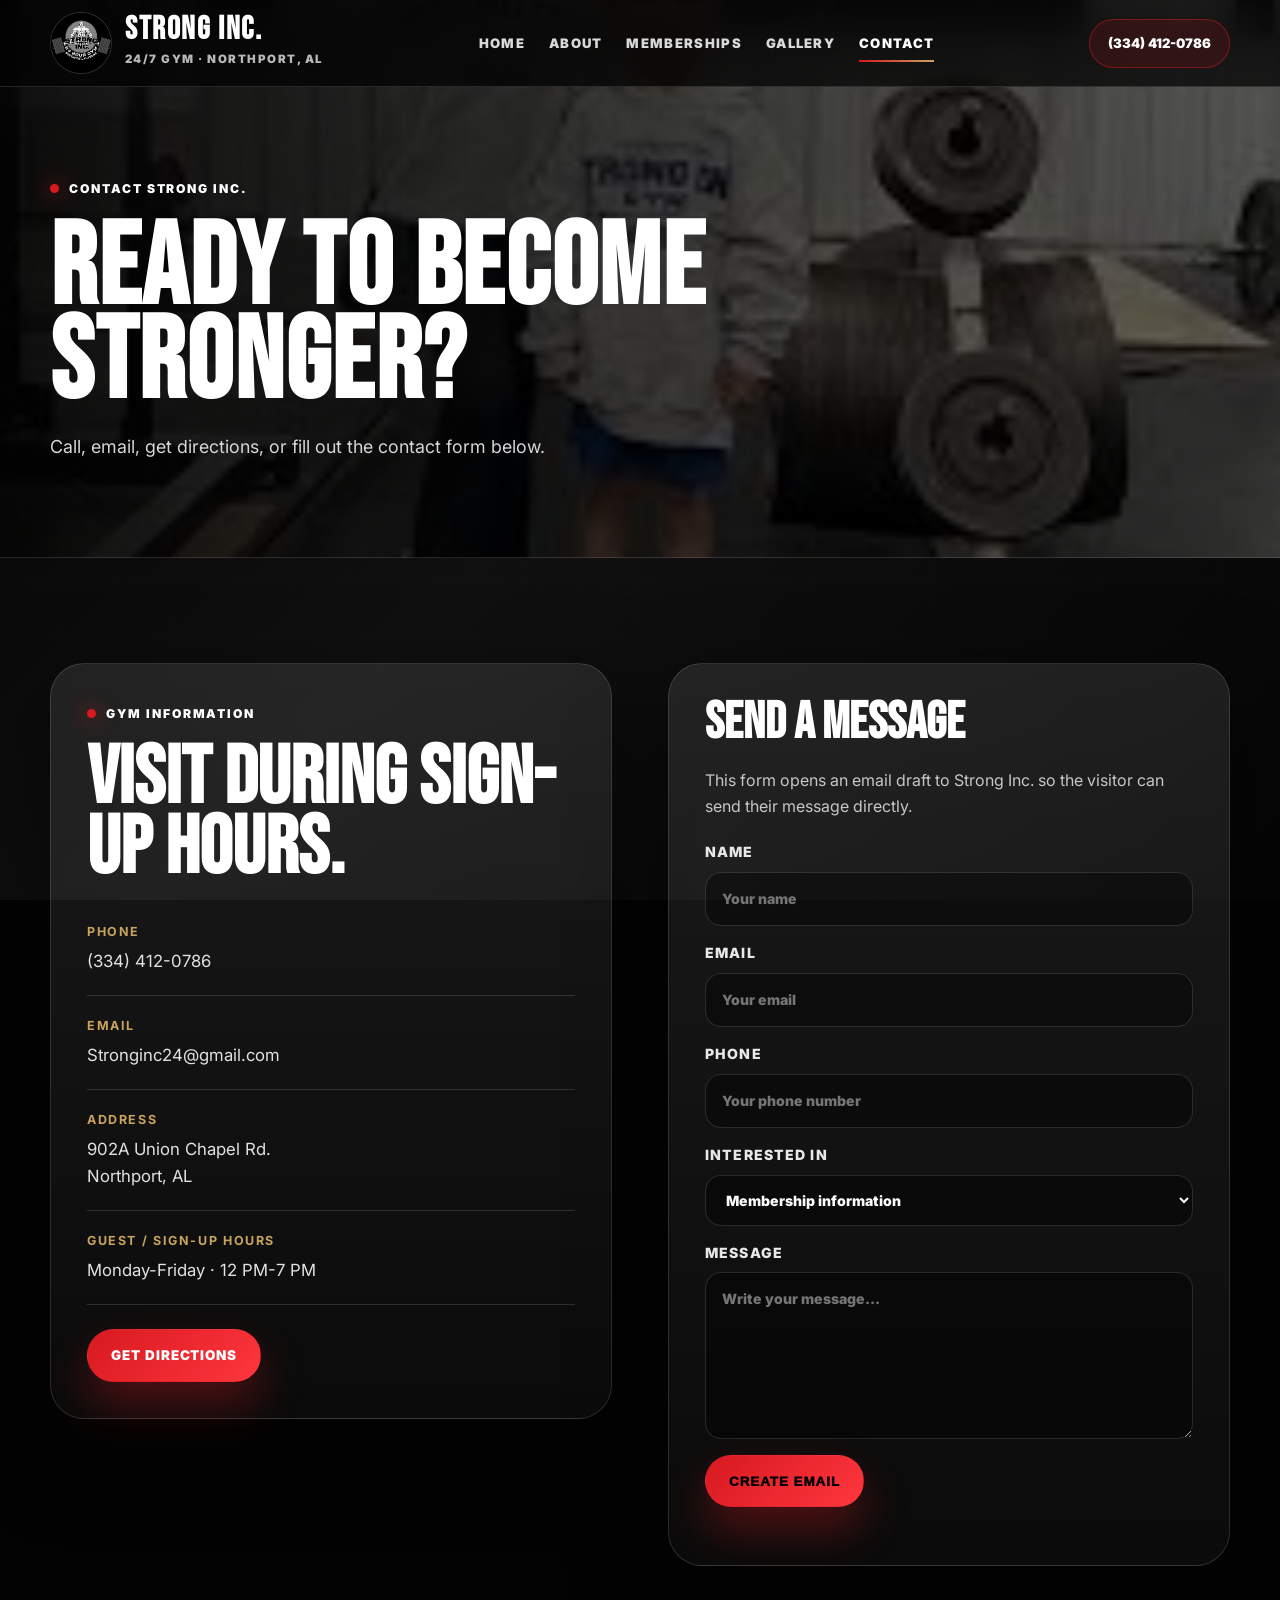
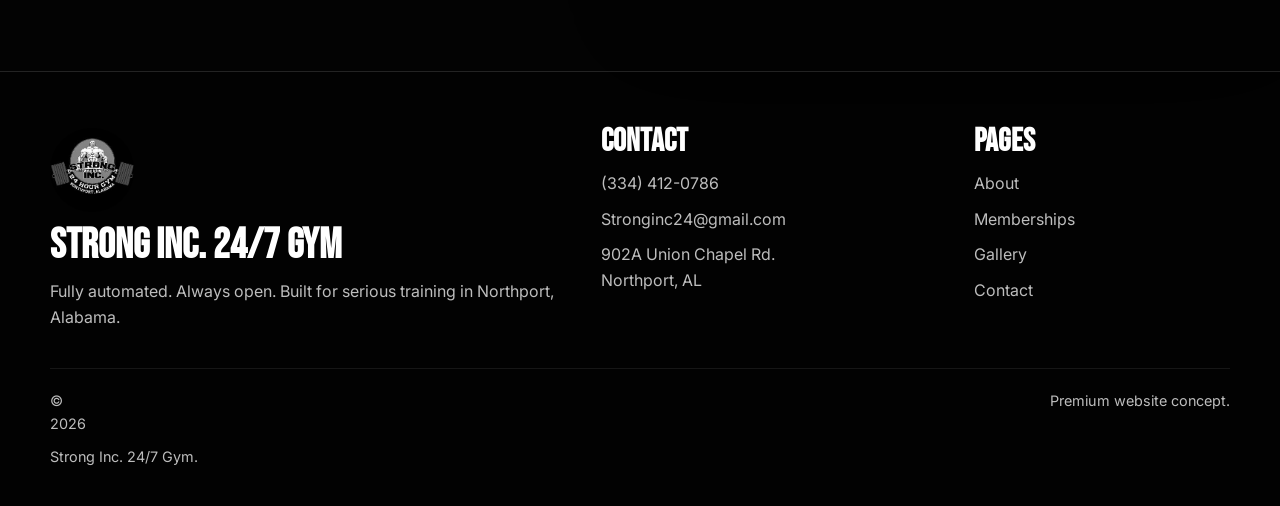
==== contact.html @ 28fa3e50 "Add files via upload" ====
<!DOCTYPE html>
<html lang="en">
<head>
  <meta charset="UTF-8">
  <meta name="viewport" content="width=device-width, initial-scale=1.0">
  <title>Contact | Strong Inc. 24/7 Gym</title>
  <meta name="description" content="Strong Inc. 24/7 Gym is a fully automated, always-open gym in Northport, Alabama. Guest and sign-up hours are Monday-Friday from 12-7.">
  <link rel="preconnect" href="https://fonts.googleapis.com">
  <link rel="preconnect" href="https://fonts.gstatic.com" crossorigin>
  <link href="https://fonts.googleapis.com/css2?family=Bebas+Neue&family=Inter:wght@400;500;600;700;800;900&display=swap" rel="stylesheet">
  <link rel="stylesheet" href="style.css">
</head>
<body>
  <div class="noise"></div>

  <header class="site-header">
    <div class="container nav">
      <a class="brand" href="index.html">
        <img src="assets/images.jpg" alt="Strong Inc. 24/7 Gym logo">
        <div>
          <strong>Strong Inc.</strong>
          <span>24/7 Gym · Northport, AL</span>
        </div>
      </a>

      <nav class="nav-links" id="navLinks">
        <a class="" href="index.html">Home</a>
<a class="" href="about.html">About</a>
<a class="" href="memberships.html">Memberships</a>
<a class="" href="gallery.html">Gallery</a>
<a class="active" href="contact.html">Contact</a>
      </nav>

      <a class="nav-phone" href="tel:3344120786">(334) 412-0786</a>
      <button class="menu-toggle" id="menuToggle">☰</button>
    </div>
  </header>

  <main>
    
<section class="page-hero contact-hero">
  <div class="container reveal">
    <span class="mini-label">Contact Strong Inc.</span>
    <h1>Ready to become stronger?</h1>
    <p>Call, email, get directions, or fill out the contact form below.</p>
  </div>
</section>

<section class="section">
  <div class="container contact-layout">
    <div class="contact-info reveal">
      <span class="mini-label">Gym Information</span>
      <h2 class="section-title">Visit during sign-up hours.</h2>
      <div class="contact-block">
        <strong>Phone</strong>
        <a href="tel:3344120786">(334) 412-0786</a>
      </div>
      <div class="contact-block">
        <strong>Email</strong>
        <a href="mailto:Stronginc24@gmail.com">Stronginc24@gmail.com</a>
      </div>
      <div class="contact-block">
        <strong>Address</strong>
        <span>902A Union Chapel Rd.<br>Northport, AL</span>
      </div>
      <div class="contact-block">
        <strong>Guest / Sign-Up Hours</strong>
        <span>Monday-Friday · 12 PM-7 PM</span>
      </div>
      <a class="btn btn-red" target="_blank" href="https://www.google.com/maps/search/?api=1&query=902A%20Union%20Chapel%20Rd%20Northport%20AL">Get Directions</a>
    </div>

    <form class="contact-form reveal" id="contactForm">
      <h3>Send a Message</h3>
      <p>This form opens an email draft to Strong Inc. so the visitor can send their message directly.</p>
      <label>
        Name
        <input type="text" id="name" placeholder="Your name" required>
      </label>
      <label>
        Email
        <input type="email" id="email" placeholder="Your email" required>
      </label>
      <label>
        Phone
        <input type="tel" id="phone" placeholder="Your phone number">
      </label>
      <label>
        Interested In
        <select id="interest">
          <option>Membership information</option>
          <option>Guest visit</option>
          <option>Gym tour</option>
          <option>General question</option>
        </select>
      </label>
      <label>
        Message
        <textarea id="message" rows="6" placeholder="Write your message..." required></textarea>
      </label>
      <button class="btn btn-red" type="submit">Create Email</button>
      <p class="form-note" id="formNote"></p>
    </form>
  </div>
</section>

  </main>

  <footer class="footer">
    <div class="container footer-grid">
      <div>
        <img class="footer-logo" src="assets/images.jpg" alt="Strong Inc. logo">
        <h2>Strong Inc. 24/7 Gym</h2>
        <p>Fully automated. Always open. Built for serious training in Northport, Alabama.</p>
      </div>
      <div>
        <h3>Contact</h3>
        <a href="tel:3344120786">(334) 412-0786</a>
        <a href="mailto:Stronginc24@gmail.com">Stronginc24@gmail.com</a>
        <span>902A Union Chapel Rd.<br>Northport, AL</span>
      </div>
      <div>
        <h3>Pages</h3>
        <a href="about.html">About</a>
        <a href="memberships.html">Memberships</a>
        <a href="gallery.html">Gallery</a>
        <a href="contact.html">Contact</a>
      </div>
    </div>
    <div class="container footer-bottom">
      <span>© <span id="year"></span> Strong Inc. 24/7 Gym.</span>
      <span>Premium website concept.</span>
    </div>
  </footer>

  <script src="script.js"></script>
</body>
</html>
---- style.css ----
:root{
  --black:#030303;
  --black2:#080808;
  --charcoal:#111214;
  --charcoal2:#18191c;
  --steel:#2a2d31;
  --muted:#a6a7aa;
  --white:#ffffff;
  --off:#f2f2f2;
  --red:#d71920;
  --red2:#7c0d11;
  --gold:#c8a45d;
  --border:rgba(255,255,255,.13);
  --glass:rgba(255,255,255,.075);
  --shadow:0 30px 90px rgba(0,0,0,.55);
  --radius:28px;
}

*{box-sizing:border-box;margin:0;padding:0}
html{scroll-behavior:smooth}
body{
  font-family:Inter,system-ui,sans-serif;
  background:var(--black);
  color:var(--white);
  line-height:1.6;
  overflow-x:hidden;
}
body:before{
  content:"";
  position:fixed;
  inset:0;
  z-index:-3;
  background:
    radial-gradient(circle at 20% 10%,rgba(215,25,32,.22),transparent 30%),
    radial-gradient(circle at 85% 15%,rgba(200,164,93,.12),transparent 26%),
    linear-gradient(135deg,#020202,#101010 48%,#050505);
}
.noise{
  position:fixed;
  inset:0;
  pointer-events:none;
  opacity:.09;
  z-index:-1;
  background-image:
    linear-gradient(rgba(255,255,255,.55) 1px,transparent 1px),
    linear-gradient(90deg,rgba(255,255,255,.55) 1px,transparent 1px);
  background-size:58px 58px;
  mask-image:linear-gradient(to bottom,black,transparent 85%);
}
img{display:block;max-width:100%}
a{text-decoration:none;color:inherit}
.container{width:min(1180px,calc(100% - 36px));margin:auto}

.site-header{
  position:fixed;
  inset:0 0 auto 0;
  z-index:1000;
  background:rgba(2,2,2,.72);
  border-bottom:1px solid var(--border);
  backdrop-filter:blur(22px);
}
.nav{
  height:86px;
  display:flex;
  align-items:center;
  justify-content:space-between;
  gap:22px;
}
.brand{display:flex;align-items:center;gap:13px}
.brand img{
  width:62px;height:62px;
  object-fit:contain;
  border-radius:50%;
  border:1px solid rgba(255,255,255,.18);
  background:#000;
}
.brand strong{
  display:block;
  font-family:"Bebas Neue",sans-serif;
  font-size:2rem;
  line-height:.9;
  letter-spacing:.05em;
}
.brand span{
  color:#b8b8b8;
  font-size:.72rem;
  text-transform:uppercase;
  font-weight:900;
  letter-spacing:.13em;
}
.nav-links{
  display:flex;
  align-items:center;
  gap:24px;
  color:#d9d9d9;
  font-size:.82rem;
  text-transform:uppercase;
  font-weight:900;
  letter-spacing:.1em;
}
.nav-links a{position:relative;padding:8px 0}
.nav-links a:after{
  content:"";
  position:absolute;
  left:0;bottom:0;
  width:0;height:2px;
  background:linear-gradient(90deg,var(--red),var(--gold));
  transition:.25s;
}
.nav-links a:hover:after,.nav-links a.active:after{width:100%}
.nav-links a.active{color:#fff}
.nav-phone{
  padding:13px 18px;
  border:1px solid rgba(215,25,32,.45);
  border-radius:999px;
  color:#fff;
  background:rgba(215,25,32,.14);
  font-weight:900;
  font-size:.82rem;
}
.menu-toggle{display:none}

.hero{
  min-height:100vh;
  position:relative;
  padding:145px 0 80px;
  display:grid;
  align-items:center;
  overflow:hidden;
}
.hero-home{
  background:
    linear-gradient(90deg,rgba(0,0,0,.95),rgba(0,0,0,.68),rgba(0,0,0,.38)),
    url("assets/download-1.jpg") center/cover no-repeat;
}
.hero-overlay{
  position:absolute;inset:0;
  background:
    linear-gradient(to bottom,rgba(0,0,0,.2),#030303 102%),
    radial-gradient(circle at 80% 20%,rgba(215,25,32,.24),transparent 28%);
}
.hero-grid{
  position:relative;
  z-index:2;
  display:grid;
  grid-template-columns:1.15fr .85fr;
  gap:56px;
  align-items:center;
}
.kicker,.mini-label{
  display:inline-flex;
  align-items:center;
  gap:10px;
  color:#fff;
  font-size:.76rem;
  text-transform:uppercase;
  letter-spacing:.16em;
  font-weight:900;
}
.kicker:before,.mini-label:before{
  content:"";
  width:9px;height:9px;
  border-radius:50%;
  background:var(--red);
  box-shadow:0 0 20px var(--red);
}
h1{
  font-family:"Bebas Neue",sans-serif;
  font-size:clamp(4.3rem,9vw,9.4rem);
  line-height:.82;
  letter-spacing:.015em;
  text-transform:uppercase;
  max-width:920px;
  margin:22px 0;
}
.hero-subtext{
  max-width:670px;
  font-size:1.12rem;
  color:#d6d6d6;
}
.hero-buttons{display:flex;flex-wrap:wrap;gap:14px;margin-top:30px}
.btn{
  display:inline-flex;
  justify-content:center;
  align-items:center;
  min-height:52px;
  padding:15px 23px;
  border-radius:999px;
  font-weight:950;
  text-transform:uppercase;
  letter-spacing:.07em;
  font-size:.84rem;
  border:1px solid transparent;
  transition:.25s;
}
.btn:hover{transform:translateY(-3px)}
.btn-red{
  background:linear-gradient(135deg,var(--red),#ff363e);
  box-shadow:0 22px 44px rgba(215,25,32,.34);
}
.btn-glass{
  background:rgba(255,255,255,.08);
  border-color:var(--border);
  backdrop-filter:blur(16px);
}
.hero-stats{
  display:grid;
  grid-template-columns:repeat(3,1fr);
  gap:13px;
  max-width:690px;
  margin-top:34px;
}
.hero-stats div{
  padding:19px;
  border:1px solid var(--border);
  border-radius:22px;
  background:rgba(255,255,255,.07);
  backdrop-filter:blur(16px);
}
.hero-stats strong{
  font-family:"Bebas Neue",sans-serif;
  display:block;
  font-size:2.7rem;
  line-height:.9;
}
.hero-stats span{
  color:#bfbfbf;
  text-transform:uppercase;
  font-size:.72rem;
  font-weight:900;
  letter-spacing:.12em;
}
.hero-card{
  background:linear-gradient(180deg,rgba(255,255,255,.14),rgba(255,255,255,.04));
  border:1px solid var(--border);
  border-radius:36px;
  padding:28px;
  box-shadow:var(--shadow);
  transform:rotate(1deg);
}
.hero-card img{
  width:100%;
  aspect-ratio:1/1;
  object-fit:contain;
  border-radius:50%;
  background:#000;
  border:1px solid rgba(255,255,255,.18);
  padding:14px;
}
.hero-card h3{
  font-family:"Bebas Neue",sans-serif;
  font-size:3.6rem;
  line-height:.9;
  margin-top:24px;
}
.hero-card p{color:#c9c9c9}

.section{padding:105px 0}
.luxury-strip{
  background:linear-gradient(90deg,rgba(215,25,32,.20),rgba(200,164,93,.10),rgba(255,255,255,.04));
  border-block:1px solid var(--border);
}
.strip-grid{
  display:grid;
  grid-template-columns:.9fr 1.1fr;
  gap:34px;
  align-items:end;
}
.strip-grid h2,.cta-box h2{
  font-family:"Bebas Neue",sans-serif;
  font-size:clamp(3rem,6vw,6.2rem);
  line-height:.86;
  margin-top:16px;
}
.strip-grid p{color:#d2d2d2;font-size:1.08rem}

.split,.editorial-grid,.contact-layout{
  display:grid;
  grid-template-columns:1fr 1fr;
  gap:56px;
  align-items:center;
}
.reverse{direction:rtl}
.reverse>*{direction:ltr}
.media-stack{position:relative;min-height:560px}
.stack-main,.stack-small,.rounded-img{
  border-radius:var(--radius);
  border:1px solid var(--border);
  box-shadow:var(--shadow);
  object-fit:cover;
}
.stack-main{
  position:absolute;
  left:0;top:0;
  width:78%;height:410px;
}
.stack-small{
  position:absolute;
  right:0;bottom:0;
  width:55%;height:320px;
  border:8px solid var(--black);
}
.floating-badge{
  position:absolute;
  left:35px;bottom:62px;
  background:linear-gradient(135deg,var(--red),var(--red2));
  padding:22px 25px;
  border-radius:24px;
  box-shadow:0 22px 60px rgba(215,25,32,.35);
  text-transform:uppercase;
  font-weight:950;
  letter-spacing:.1em;
}
.section-title{
  font-family:"Bebas Neue",sans-serif;
  font-size:clamp(3rem,6.4vw,6rem);
  line-height:.86;
  margin:18px 0;
  text-transform:uppercase;
}
.section-text{
  color:#c9c9c9;
  font-size:1.06rem;
  max-width:760px;
  margin-bottom:18px;
}
.feature-list{
  display:grid;
  gap:12px;
  margin:30px 0;
}
.feature-list div{
  display:flex;
  align-items:center;
  gap:18px;
  padding:18px;
  border-radius:20px;
  border:1px solid var(--border);
  background:var(--glass);
}
.feature-list b{
  color:var(--gold);
  font-family:"Bebas Neue",sans-serif;
  font-size:1.7rem;
}
.feature-list span{font-weight:800}
.text-link{
  color:var(--gold);
  font-weight:950;
  text-transform:uppercase;
  letter-spacing:.08em;
}
.dark-panel{
  background:linear-gradient(180deg,rgba(255,255,255,.045),rgba(255,255,255,.018));
  border-block:1px solid var(--border);
}
.section-header{margin-bottom:38px}
.cards-3,.pricing-grid{
  display:grid;
  grid-template-columns:repeat(3,1fr);
  gap:22px;
}
.image-card{
  position:relative;
  min-height:430px;
  overflow:hidden;
  border-radius:32px;
  border:1px solid var(--border);
  box-shadow:var(--shadow);
}
.image-card img{
  width:100%;height:100%;
  min-height:430px;
  object-fit:cover;
  opacity:.64;
  filter:contrast(1.1) grayscale(.2);
  transition:.45s;
}
.image-card:hover img{transform:scale(1.07);opacity:.86}
.image-card div{
  position:absolute;
  inset:auto 0 0 0;
  padding:28px;
  background:linear-gradient(transparent,rgba(0,0,0,.94));
}
.image-card h3{
  font-family:"Bebas Neue",sans-serif;
  font-size:3rem;
  line-height:.9;
}
.image-card p{color:#d4d4d4}

.cta-section{padding-top:80px}
.cta-box{
  border:1px solid var(--border);
  border-radius:40px;
  padding:70px;
  box-shadow:var(--shadow);
  background:
    linear-gradient(90deg,rgba(0,0,0,.94),rgba(0,0,0,.55)),
    url("assets/download-2.jpg") center/cover no-repeat;
}

.page-hero{
  min-height:62vh;
  padding:170px 0 90px;
  display:grid;
  align-items:end;
  background:
    linear-gradient(90deg,rgba(0,0,0,.94),rgba(0,0,0,.56)),
    url("assets/download.jpg") center/cover no-repeat;
  border-bottom:1px solid var(--border);
}
.about-hero{background-image:linear-gradient(90deg,rgba(0,0,0,.94),rgba(0,0,0,.56)),url("assets/download-2.jpg")}
.membership-hero{background-image:linear-gradient(90deg,rgba(0,0,0,.94),rgba(0,0,0,.56)),url("assets/download-1.jpg")}
.gallery-hero{background-image:linear-gradient(90deg,rgba(0,0,0,.94),rgba(0,0,0,.56)),url("assets/download.jpg")}
.contact-hero{background-image:linear-gradient(90deg,rgba(0,0,0,.94),rgba(0,0,0,.56)),url("assets/download-3.jpg")}
.page-hero p{max-width:650px;color:#d6d6d6;font-size:1.12rem}

.luxury-card,.price-card,.contact-info,.contact-form{
  border:1px solid var(--border);
  border-radius:34px;
  padding:36px;
  background:linear-gradient(180deg,rgba(255,255,255,.095),rgba(255,255,255,.035));
  box-shadow:var(--shadow);
}
.luxury-card h3,.price-card h3,.contact-form h3{
  font-family:"Bebas Neue",sans-serif;
  font-size:3.2rem;
  line-height:.9;
  margin-bottom:22px;
}
.luxury-card ul,.price-card ul{display:grid;gap:14px;color:#d2d2d2;margin-left:18px}
.price-card{position:relative}
.price-card.featured{
  transform:translateY(-18px);
  border-color:rgba(215,25,32,.55);
  background:linear-gradient(180deg,rgba(215,25,32,.19),rgba(255,255,255,.04));
}
.featured-tag{
  position:absolute;
  right:24px;top:24px;
  background:var(--red);
  padding:8px 12px;
  border-radius:999px;
  font-size:.68rem;
  font-weight:950;
  text-transform:uppercase;
  letter-spacing:.12em;
}
.price{
  font-family:"Bebas Neue",sans-serif;
  font-size:5rem;
  line-height:.85;
  color:var(--gold);
  margin:10px 0 24px;
}
.price-card .btn{margin-top:26px;width:100%}

.gallery-grid{
  display:grid;
  grid-template-columns:1.15fr .85fr .85fr;
  grid-auto-rows:260px;
  gap:18px;
}
.gallery-item{
  overflow:hidden;
  border-radius:30px;
  border:1px solid var(--border);
  background:#111;
  box-shadow:var(--shadow);
}
.gallery-item.large{grid-row:span 2}
.gallery-item img{
  width:100%;height:100%;
  object-fit:cover;
  filter:contrast(1.08) grayscale(.12);
  transition:.4s;
}
.gallery-item:hover img{transform:scale(1.06);filter:contrast(1.15)}
.logo-tile img{object-fit:contain;padding:30px;background:#000}

.contact-layout{align-items:start}
.contact-block{
  padding:20px 0;
  border-bottom:1px solid var(--border);
  display:grid;
  gap:6px;
}
.contact-block strong{
  text-transform:uppercase;
  font-size:.78rem;
  letter-spacing:.13em;
  color:var(--gold);
}
.contact-block a,.contact-block span{color:#e2e2e2;font-size:1.05rem}
.contact-info .btn{margin-top:24px}

.contact-form p{color:#c7c7c7;margin-bottom:22px}
.contact-form label{
  display:grid;
  gap:8px;
  margin-bottom:16px;
  color:#e8e8e8;
  font-weight:850;
  font-size:.88rem;
  text-transform:uppercase;
  letter-spacing:.08em;
}
input,select,textarea{
  width:100%;
  border:1px solid var(--border);
  background:rgba(0,0,0,.36);
  color:#fff;
  border-radius:16px;
  padding:15px 16px;
  font:inherit;
  outline:none;
}
textarea{resize:vertical}
input:focus,select:focus,textarea:focus{border-color:rgba(215,25,32,.65)}
.form-note{margin-top:14px;color:var(--gold)!important}

.footer{
  border-top:1px solid var(--border);
  background:#020202;
  padding:56px 0 28px;
}
.footer-grid{
  display:grid;
  grid-template-columns:1.3fr .85fr .65fr;
  gap:38px;
}
.footer-logo{width:84px;height:84px;border-radius:50%;object-fit:contain;margin-bottom:15px}
.footer h2,.footer h3{
  font-family:"Bebas Neue",sans-serif;
  font-size:2.6rem;
  line-height:.9;
  margin-bottom:14px;
}
.footer h3{font-size:2rem}
.footer p,.footer a,.footer span{color:#bdbdbd}
.footer a,.footer span{display:block;margin-bottom:10px}
.footer-bottom{
  margin-top:38px;
  padding-top:20px;
  border-top:1px solid rgba(255,255,255,.08);
  display:flex;
  justify-content:space-between;
  color:#838383;
  font-size:.9rem;
}

.reveal{opacity:0;transform:translateY(30px);transition:.75s ease}
.reveal.visible{opacity:1;transform:translateY(0)}

@media(max-width:980px){
  .menu-toggle{
    display:block;
    color:#fff;
    background:var(--glass);
    border:1px solid var(--border);
    border-radius:12px;
    padding:10px 13px;
    font-size:1.15rem;
  }
  .nav-phone{display:none}
  .nav-links{
    display:none;
    position:absolute;
    top:86px;
    left:18px;
    right:18px;
    flex-direction:column;
    align-items:stretch;
    gap:0;
    padding:18px;
    border-radius:24px;
    background:rgba(3,3,3,.97);
    border:1px solid var(--border);
  }
  .nav-links.open{display:flex}
  .nav-links a{padding:15px}
  .hero-grid,.split,.editorial-grid,.contact-layout,.strip-grid,.footer-grid{grid-template-columns:1fr}
  .cards-3,.pricing-grid{grid-template-columns:1fr}
  .price-card.featured{transform:none}
  .gallery-grid{grid-template-columns:1fr 1fr}
  .gallery-item.large{grid-row:span 1}
}
@media(max-width:640px){
  .brand span{display:none}
  .brand strong{font-size:1.65rem}
  h1{font-size:4.3rem}
  .hero-stats{grid-template-columns:1fr}
  .hero-card{transform:none}
  .section{padding:78px 0}
  .media-stack{min-height:auto;display:grid;gap:16px}
  .stack-main,.stack-small{position:static;width:100%;height:285px}
  .stack-small{border:1px solid var(--border)}
  .floating-badge{position:static;text-align:center}
  .cta-box{padding:38px 24px}
  .gallery-grid{grid-template-columns:1fr}
  .footer-bottom{display:grid;gap:8px}
}
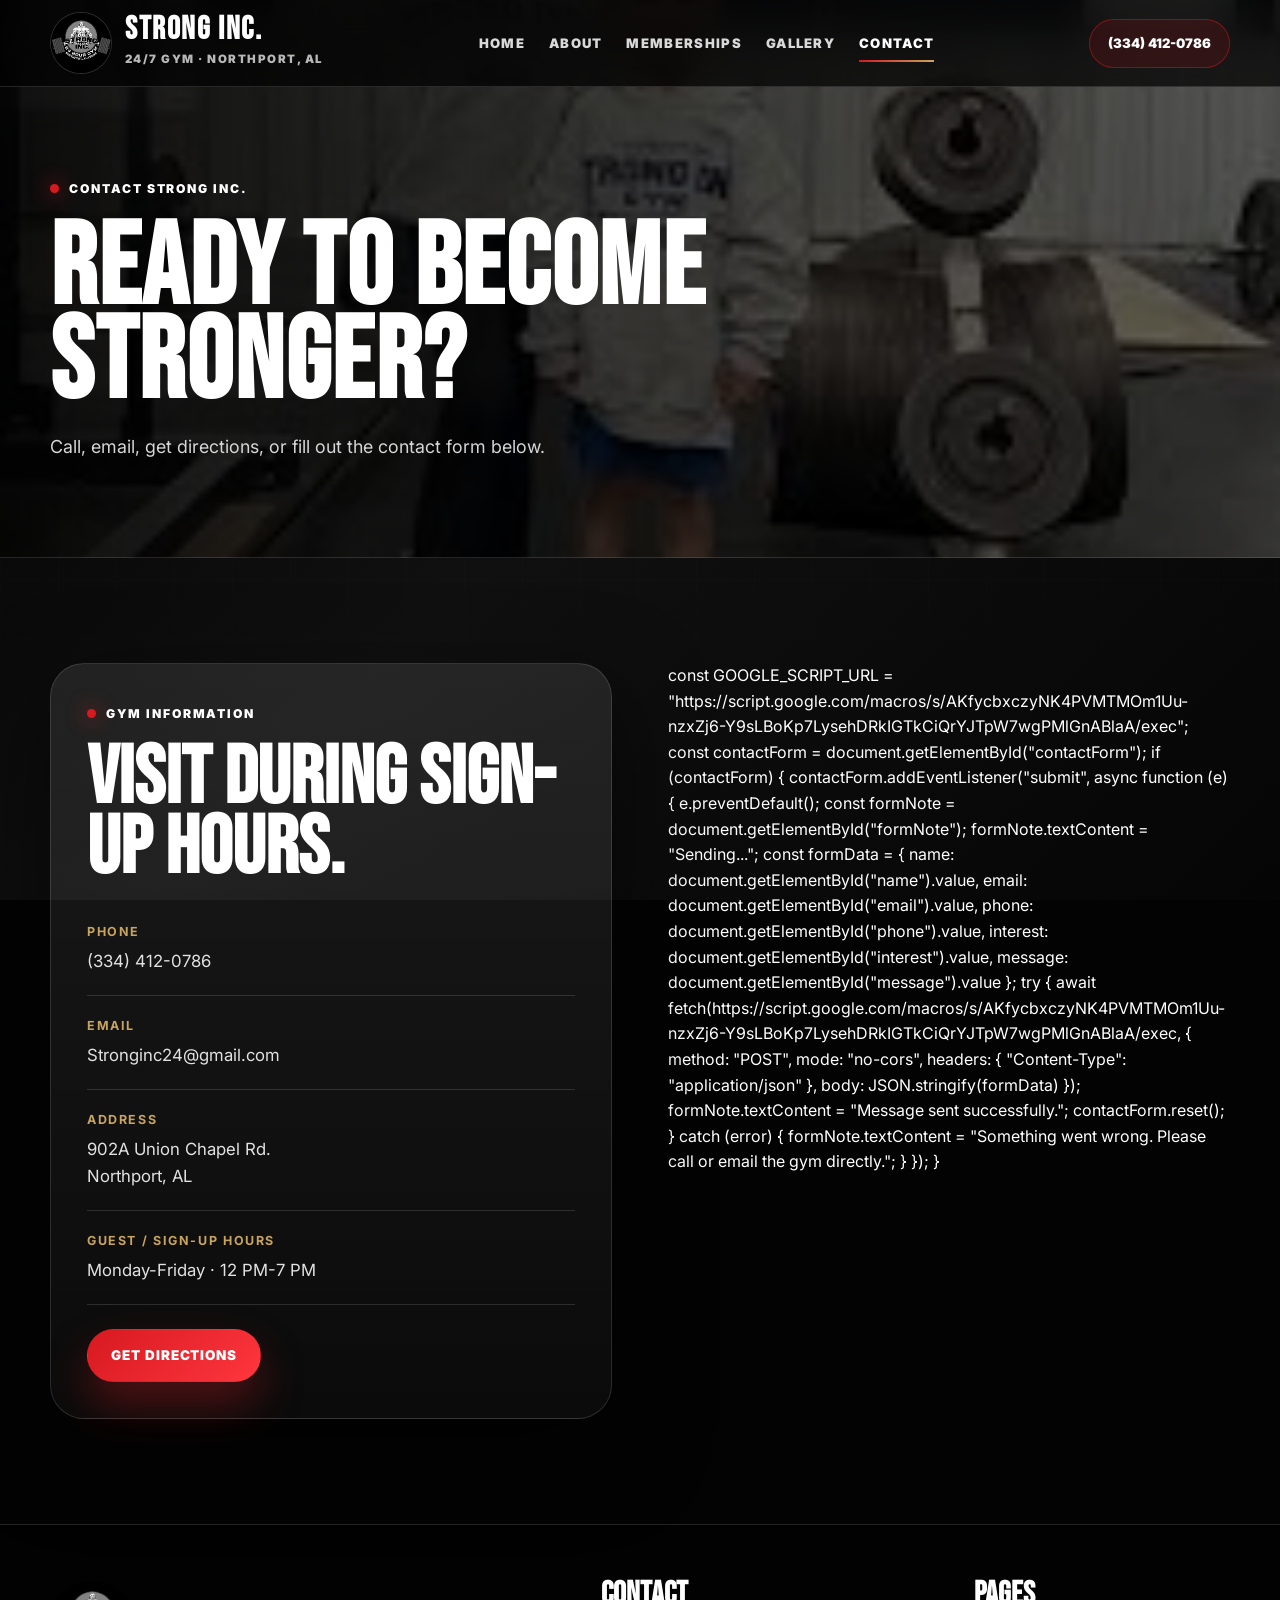
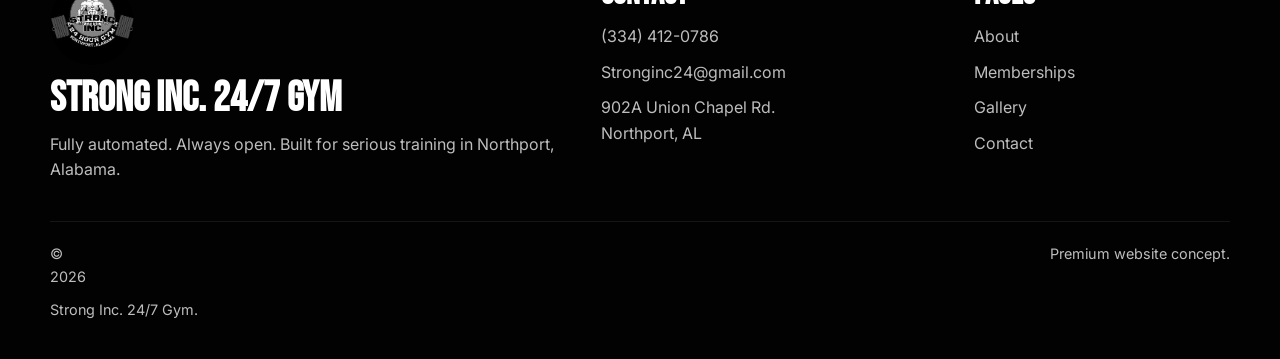
==== commit c9800d90: "Update contact.html" ====
--- a/contact.html
+++ b/contact.html
@@ -70,37 +70,43 @@
       <a class="btn btn-red" target="_blank" href="https://www.google.com/maps/search/?api=1&query=902A%20Union%20Chapel%20Rd%20Northport%20AL">Get Directions</a>
     </div>
 
-    <form class="contact-form reveal" id="contactForm">
-      <h3>Send a Message</h3>
-      <p>This form opens an email draft to Strong Inc. so the visitor can send their message directly.</p>
-      <label>
-        Name
-        <input type="text" id="name" placeholder="Your name" required>
-      </label>
-      <label>
-        Email
-        <input type="email" id="email" placeholder="Your email" required>
-      </label>
-      <label>
-        Phone
-        <input type="tel" id="phone" placeholder="Your phone number">
-      </label>
-      <label>
-        Interested In
-        <select id="interest">
-          <option>Membership information</option>
-          <option>Guest visit</option>
-          <option>Gym tour</option>
-          <option>General question</option>
-        </select>
-      </label>
-      <label>
-        Message
-        <textarea id="message" rows="6" placeholder="Write your message..." required></textarea>
-      </label>
-      <button class="btn btn-red" type="submit">Create Email</button>
-      <p class="form-note" id="formNote"></p>
-    </form>
+   const GOOGLE_SCRIPT_URL = "https://script.google.com/macros/s/AKfycbxczyNK4PVMTMOm1Uu-nzxZj6-Y9sLBoKp7LysehDRkIGTkCiQrYJTpW7wgPMlGnABlaA/exec";
+
+const contactForm = document.getElementById("contactForm");
+
+if (contactForm) {
+  contactForm.addEventListener("submit", async function (e) {
+    e.preventDefault();
+
+    const formNote = document.getElementById("formNote");
+    formNote.textContent = "Sending...";
+
+    const formData = {
+      name: document.getElementById("name").value,
+      email: document.getElementById("email").value,
+      phone: document.getElementById("phone").value,
+      interest: document.getElementById("interest").value,
+      message: document.getElementById("message").value
+    };
+
+    try {
+      await fetch(https://script.google.com/macros/s/AKfycbxczyNK4PVMTMOm1Uu-nzxZj6-Y9sLBoKp7LysehDRkIGTkCiQrYJTpW7wgPMlGnABlaA/exec, {
+        method: "POST",
+        mode: "no-cors",
+        headers: {
+          "Content-Type": "application/json"
+        },
+        body: JSON.stringify(formData)
+      });
+
+      formNote.textContent = "Message sent successfully.";
+      contactForm.reset();
+
+    } catch (error) {
+      formNote.textContent = "Something went wrong. Please call or email the gym directly.";
+    }
+  });
+}
   </div>
 </section>
 
